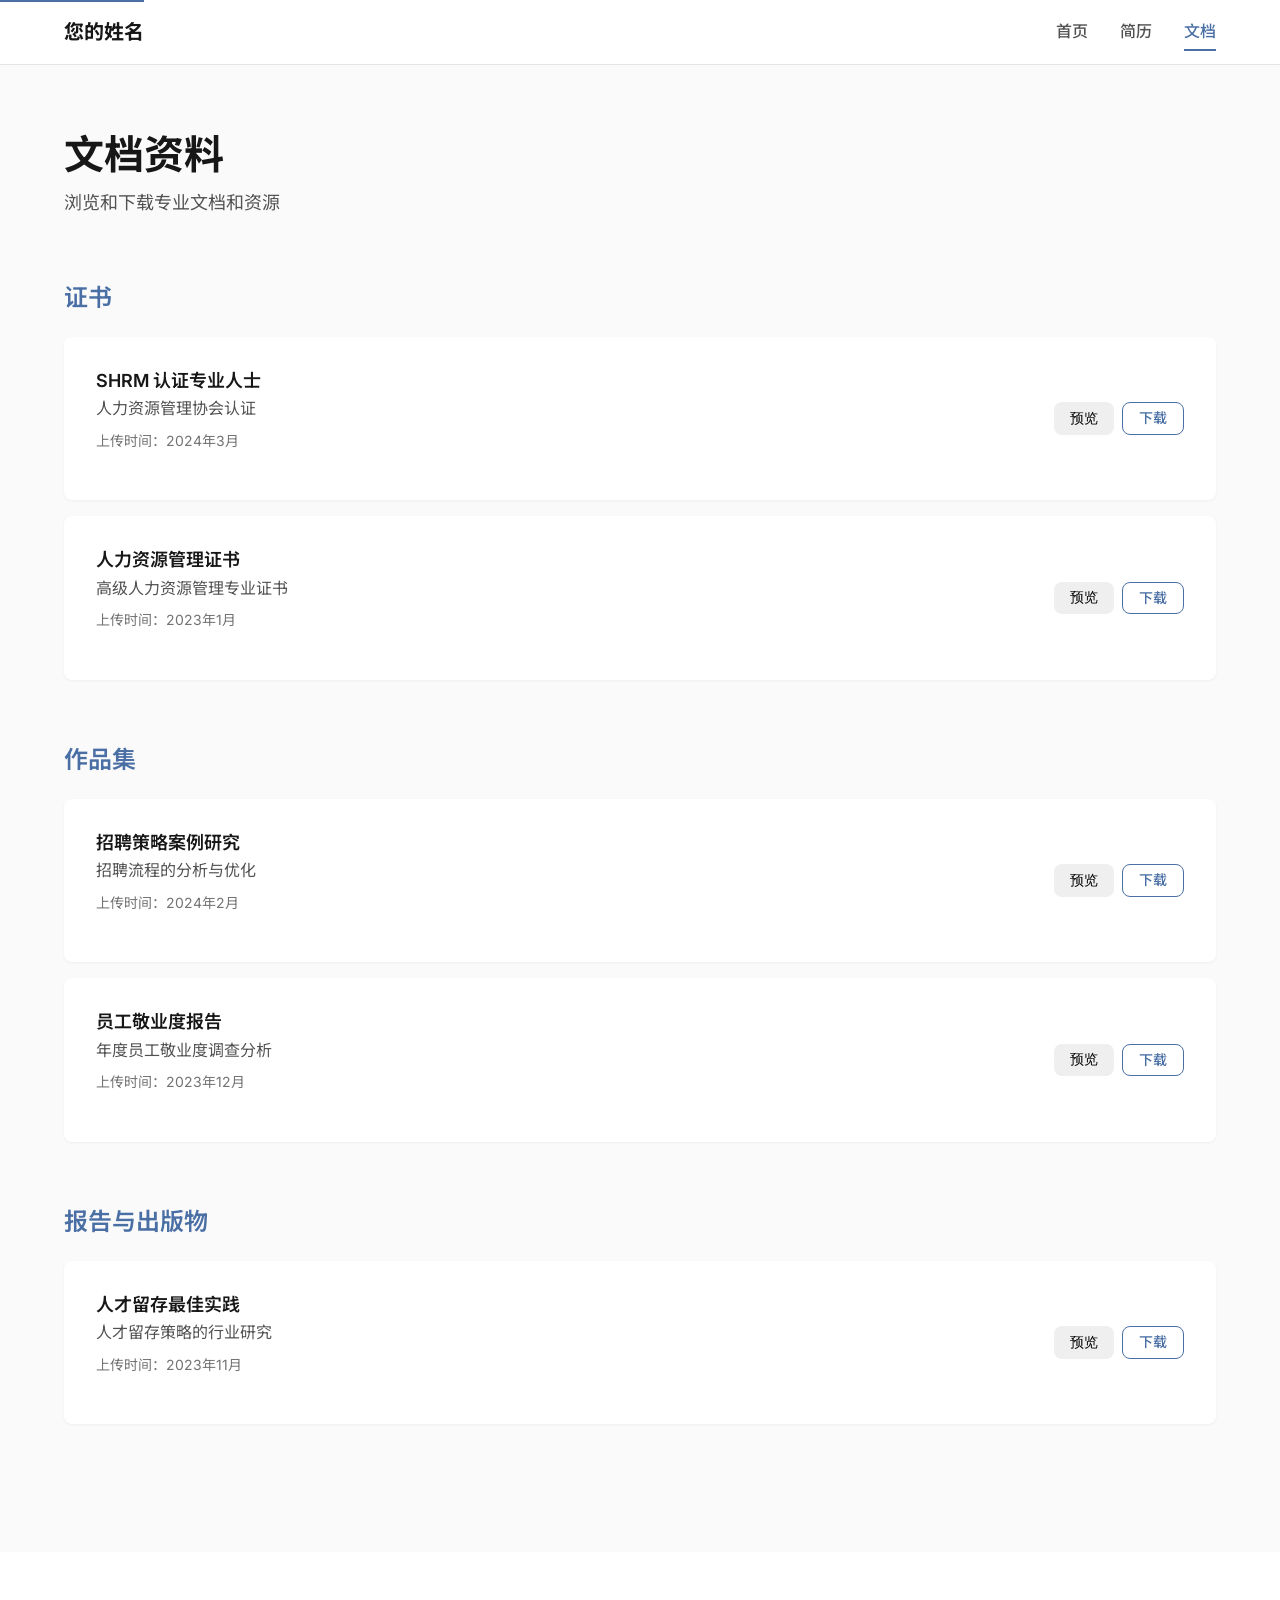
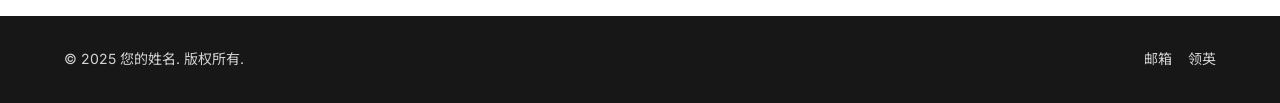
==== docs.html @ 75ed7c62 "Initial commit: HR professional portfolio website - Created 3 pages: index, resume, docs - Added res" ====
<!DOCTYPE html>
<html lang="zh-CN">
<head>
    <meta charset="UTF-8">
    <meta name="viewport" content="width=device-width, initial-scale=1.0">
    <meta name="description" content="文档库和资源，包括证书、作品集和专业出版物">
    <title>文档 - HR专业人士作品集</title>
    <link rel="preconnect" href="https://fonts.googleapis.com">
    <link rel="preconnect" href="https://fonts.gstatic.com" crossorigin>
    <link href="https://fonts.googleapis.com/css2?family=Inter:wght@400;500;600;700&family=Noto+Sans+SC:wght@400;500;600;700&display=swap" rel="stylesheet">
    <link rel="stylesheet" href="style.css">
</head>
<body>
    <!-- Skip Navigation Link for Accessibility -->
    <a href="#main-content" class="skip-link">跳转到主要内容</a>

    <!-- Navigation -->
    <nav class="nav" aria-label="主导航">
        <div class="nav__container">
            <a href="index.html" class="nav__logo">您的姓名</a>
            <ul class="nav__menu">
                <li class="nav__item"><a href="index.html" class="nav__link">首页</a></li>
                <li class="nav__item"><a href="resume.html" class="nav__link">简历</a></li>
                <li class="nav__item"><a href="docs.html" class="nav__link nav__link--active">文档</a></li>
            </ul>
        </div>
    </nav>

    <!-- Main Content -->
    <main class="docs" id="main-content">
        <div class="docs__container">
            <h1 class="docs__title">文档资料</h1>
            <p class="docs__subtitle">浏览和下载专业文档和资源</p>

            <!-- Certificates -->
            <section class="docs__category">
                <h2 class="docs__category-title">证书</h2>

                <article class="doc-card">
                    <div class="doc-card__content">
                        <h3 class="doc-card__title">SHRM 认证专业人士</h3>
                        <p class="doc-card__description">人力资源管理协会认证</p>
                        <p class="doc-card__date">上传时间：2024年3月</p>
                    </div>
                    <div class="doc-card__actions">
                        <button class="btn btn--small" data-preview="assets/docs/shrm_cp_certificate.pdf" aria-label="预览 SHRM 认证证书">预览</button>
                        <a href="assets/docs/shrm_cp_certificate.pdf" class="btn btn--small btn--outline" download>下载</a>
                    </div>
                </article>

                <article class="doc-card">
                    <div class="doc-card__content">
                        <h3 class="doc-card__title">人力资源管理证书</h3>
                        <p class="doc-card__description">高级人力资源管理专业证书</p>
                        <p class="doc-card__date">上传时间：2023年1月</p>
                    </div>
                    <div class="doc-card__actions">
                        <button class="btn btn--small" data-preview="assets/docs/hr_management_cert.pdf" aria-label="预览人力资源管理证书">预览</button>
                        <a href="assets/docs/hr_management_cert.pdf" class="btn btn--small btn--outline" download>下载</a>
                    </div>
                </article>
            </section>

            <!-- Portfolio -->
            <section class="docs__category">
                <h2 class="docs__category-title">作品集</h2>

                <article class="doc-card">
                    <div class="doc-card__content">
                        <h3 class="doc-card__title">招聘策略案例研究</h3>
                        <p class="doc-card__description">招聘流程的分析与优化</p>
                        <p class="doc-card__date">上传时间：2024年2月</p>
                    </div>
                    <div class="doc-card__actions">
                        <button class="btn btn--small" data-preview="assets/docs/recruitment_case_study.pdf" aria-label="预览招聘策略案例研究">预览</button>
                        <a href="assets/docs/recruitment_case_study.pdf" class="btn btn--small btn--outline" download>下载</a>
                    </div>
                </article>

                <article class="doc-card">
                    <div class="doc-card__content">
                        <h3 class="doc-card__title">员工敬业度报告</h3>
                        <p class="doc-card__description">年度员工敬业度调查分析</p>
                        <p class="doc-card__date">上传时间：2023年12月</p>
                    </div>
                    <div class="doc-card__actions">
                        <button class="btn btn--small" data-preview="assets/docs/engagement_report_2023.pdf" aria-label="预览员工敬业度报告 2023">预览</button>
                        <a href="assets/docs/engagement_report_2023.pdf" class="btn btn--small btn--outline" download>下载</a>
                    </div>
                </article>
            </section>

            <!-- Reports -->
            <section class="docs__category">
                <h2 class="docs__category-title">报告与出版物</h2>

                <article class="doc-card">
                    <div class="doc-card__content">
                        <h3 class="doc-card__title">人才留存最佳实践</h3>
                        <p class="doc-card__description">人才留存策略的行业研究</p>
                        <p class="doc-card__date">上传时间：2023年11月</p>
                    </div>
                    <div class="doc-card__actions">
                        <button class="btn btn--small" data-preview="assets/docs/talent_retention_practices.pdf" aria-label="预览人才留存最佳实践文档">预览</button>
                        <a href="assets/docs/talent_retention_practices.pdf" class="btn btn--small btn--outline" download>下载</a>
                    </div>
                </article>
            </section>
        </div>
    </main>

    <!-- Preview Modal -->
    <div class="modal" id="previewModal" role="dialog" aria-modal="true" aria-hidden="true">
        <div class="modal__overlay" data-close-modal></div>
        <div class="modal__content">
            <button class="modal__close" data-close-modal aria-label="关闭预览">
                <span aria-hidden="true">&times;</span>
            </button>
            <iframe class="modal__iframe" src="" title="文档预览"></iframe>
        </div>
    </div>

    <!-- Footer -->
    <footer class="footer">
        <div class="footer__container">
            <p class="footer__text">&copy; 2025 您的姓名. 版权所有.</p>
            <div class="footer__links">
                <a href="mailto:your.email@example.com" class="footer__link">邮箱</a>
                <a href="https://linkedin.com/in/yourprofile" target="_blank" rel="noopener" class="footer__link">领英</a>
            </div>
        </div>
    </footer>

    <script src="main.js"></script>
</body>
</html>
---- style.css ----
/* ============================================
   CSS Reset & Base Styles
   ============================================ */

*,
*::before,
*::after {
    box-sizing: border-box;
    margin: 0;
    padding: 0;
}

:root {
    /* Colors */
    --color-white: #ffffff;
    --color-black: #000000;
    --color-gray-50: #fafafa;
    --color-gray-100: #f5f5f5;
    --color-gray-200: #e5e5e5;
    --color-gray-300: #d4d4d4;
    --color-gray-400: #a3a3a3;
    --color-gray-500: #737373;
    --color-gray-600: #525252;
    --color-gray-700: #404040;
    --color-gray-800: #262626;
    --color-gray-900: #171717;

    /* Primary color - low saturation blue */
    --color-primary: #4a6fa5;
    --color-primary-dark: #3d5a87;
    --color-primary-light: #5a7fb5;

    /* Secondary color - low saturation green */
    --color-secondary: #6b9080;
    --color-secondary-dark: #567566;
    --color-secondary-light: #7da894;

    /* Spacing */
    --spacing-xs: 0.25rem;
    --spacing-sm: 0.5rem;
    --spacing-md: 1rem;
    --spacing-lg: 1.5rem;
    --spacing-xl: 2rem;
    --spacing-2xl: 3rem;
    --spacing-3xl: 4rem;

    /* Typography */
    --font-family: 'Inter', 'Noto Sans SC', -apple-system, BlinkMacSystemFont, sans-serif;
    --font-size-xs: 0.75rem;
    --font-size-sm: 0.875rem;
    --font-size-base: 1rem;
    --font-size-lg: 1.125rem;
    --font-size-xl: 1.25rem;
    --font-size-2xl: 1.5rem;
    --font-size-3xl: 2rem;
    --font-size-4xl: 2.5rem;

    /* Layout */
    --max-width: 1200px;
    --border-radius: 8px;
    --transition: 0.2s ease;

    /* Z-index layers */
    --z-nav: 100;
    --z-modal: 1000;
    --z-skip-link: 200;
}

html {
    scroll-behavior: smooth;
}

body {
    font-family: var(--font-family);
    font-size: var(--font-size-base);
    line-height: 1.6;
    color: var(--color-gray-800);
    background-color: var(--color-white);
    -webkit-font-smoothing: antialiased;
    -moz-osx-font-smoothing: grayscale;
}

/* ============================================
   Typography
   ============================================ */

h1, h2, h3, h4, h5, h6 {
    font-weight: 600;
    line-height: 1.3;
    color: var(--color-gray-900);
    margin-bottom: var(--spacing-md);
}

h1 { font-size: var(--font-size-4xl); }
h2 { font-size: var(--font-size-3xl); }
h3 { font-size: var(--font-size-2xl); }
h4 { font-size: var(--font-size-xl); }
h5 { font-size: var(--font-size-lg); }
h6 { font-size: var(--font-size-base); }

p {
    margin-bottom: var(--spacing-md);
}

a {
    color: var(--color-primary);
    text-decoration: none;
    transition: color var(--transition);
}

a:hover {
    color: var(--color-primary-dark);
}

/* ============================================
   Navigation
   ============================================ */

.nav {
    background-color: var(--color-white);
    border-bottom: 1px solid var(--color-gray-200);
    position: sticky;
    top: 0;
    z-index: var(--z-nav);
}

.nav__container {
    max-width: var(--max-width);
    margin: 0 auto;
    padding: 0 var(--spacing-lg);
    display: flex;
    justify-content: space-between;
    align-items: center;
    height: 64px;
}

.nav__logo {
    font-size: var(--font-size-xl);
    font-weight: 700;
    color: var(--color-gray-900);
}

.nav__menu {
    display: flex;
    list-style: none;
    gap: var(--spacing-xl);
}

.nav__item {
    display: inline-block;
}

.nav__link {
    font-size: var(--font-size-base);
    font-weight: 500;
    color: var(--color-gray-600);
    padding: var(--spacing-sm) 0;
    border-bottom: 2px solid transparent;
    transition: all var(--transition);
}

.nav__link:hover,
.nav__link--active {
    color: var(--color-primary);
    border-bottom-color: var(--color-primary);
}

/* ============================================
   Buttons
   ============================================ */

.btn {
    display: inline-flex;
    align-items: center;
    justify-content: center;
    padding: var(--spacing-sm) var(--spacing-lg);
    font-size: var(--font-size-base);
    font-weight: 500;
    border-radius: var(--border-radius);
    border: none;
    cursor: pointer;
    transition: all var(--transition);
    text-decoration: none;
}

.btn--primary {
    background-color: var(--color-primary);
    color: var(--color-white);
}

.btn--primary:hover {
    background-color: var(--color-primary-dark);
}

.btn--secondary {
    background-color: var(--color-secondary);
    color: var(--color-white);
}

.btn--secondary:hover {
    background-color: var(--color-secondary-dark);
}

.btn--outline {
    background-color: transparent;
    color: var(--color-primary);
    border: 1px solid var(--color-primary);
}

.btn--outline:hover {
    background-color: var(--color-primary);
    color: var(--color-white);
}

.btn--small {
    padding: var(--spacing-xs) var(--spacing-md);
    font-size: var(--font-size-sm);
}

/* ============================================
   Hero Section (Index)
   ============================================ */

.hero {
    min-height: calc(100vh - 64px);
    display: flex;
    align-items: center;
    background: linear-gradient(135deg, var(--color-gray-50) 0%, var(--color-white) 100%);
}

.hero__container {
    max-width: var(--max-width);
    margin: 0 auto;
    padding: var(--spacing-3xl) var(--spacing-lg);
}

.hero__content {
    margin-bottom: var(--spacing-3xl);
}

.hero__title {
    font-size: var(--font-size-4xl);
    font-weight: 700;
    color: var(--color-gray-900);
    margin-bottom: var(--spacing-sm);
}

.hero__subtitle {
    font-size: var(--font-size-xl);
    color: var(--color-primary);
    margin-bottom: var(--spacing-md);
}

.hero__description {
    font-size: var(--font-size-lg);
    color: var(--color-gray-600);
    max-width: 600px;
    margin-bottom: var(--spacing-xl);
}

.hero__actions {
    display: flex;
    gap: var(--spacing-md);
    flex-wrap: wrap;
}

.hero__contact {
    padding-top: var(--spacing-xl);
    border-top: 1px solid var(--color-gray-200);
}

.hero__contact-item {
    font-size: var(--font-size-base);
    color: var(--color-gray-600);
    margin-bottom: var(--spacing-sm);
}

.hero__contact-item a {
    color: var(--color-primary);
}

/* ============================================
   Resume Page
   ============================================ */

.resume {
    background-color: var(--color-gray-50);
    min-height: calc(100vh - 64px);
}

.resume__container {
    max-width: var(--max-width);
    margin: 0 auto;
    padding: var(--spacing-3xl) var(--spacing-lg);
}

.resume__header {
    display: flex;
    justify-content: space-between;
    align-items: center;
    margin-bottom: var(--spacing-3xl);
    flex-wrap: wrap;
    gap: var(--spacing-md);
}

.resume__title {
    font-size: var(--font-size-4xl);
    font-weight: 700;
}

.resume__section {
    margin-bottom: var(--spacing-3xl);
}

.resume__section-title {
    font-size: var(--font-size-2xl);
    font-weight: 600;
    color: var(--color-primary);
    margin-bottom: var(--spacing-xl);
    padding-bottom: var(--spacing-sm);
    border-bottom: 2px solid var(--color-gray-200);
}

.resume__item {
    background-color: var(--color-white);
    padding: var(--spacing-xl);
    border-radius: var(--border-radius);
    margin-bottom: var(--spacing-lg);
    box-shadow: 0 1px 3px rgba(0, 0, 0, 0.05);
}

.resume__item-header {
    display: flex;
    justify-content: space-between;
    align-items: flex-start;
    margin-bottom: var(--spacing-sm);
    flex-wrap: wrap;
    gap: var(--spacing-sm);
}

.resume__item-title {
    font-size: var(--font-size-xl);
    font-weight: 600;
    margin-bottom: 0;
}

.resume__item-date {
    font-size: var(--font-size-sm);
    color: var(--color-gray-500);
    font-weight: 500;
}

.resume__item-company {
    color: var(--color-gray-600);
    margin-bottom: var(--spacing-md);
}

.resume__item-list {
    list-style: none;
    padding-left: 0;
}

.resume__item-list li {
    position: relative;
    padding-left: var(--spacing-lg);
    margin-bottom: var(--spacing-sm);
    color: var(--color-gray-700);
}

.resume__item-list li::before {
    content: '•';
    position: absolute;
    left: 0;
    color: var(--color-primary);
    font-weight: bold;
}

/* ============================================
   Skills Tags
   ============================================ */

.skills {
    display: flex;
    flex-wrap: wrap;
    gap: var(--spacing-sm);
    list-style: none;
    padding-left: 0;
    margin: 0;
}

.skills__tag {
    display: inline-block;
    padding: var(--spacing-sm) var(--spacing-md);
    background-color: var(--color-primary);
    color: var(--color-white);
    border-radius: 20px;
    font-size: var(--font-size-sm);
    font-weight: 500;
}

/* ============================================
   Documents Page
   ============================================ */

.docs {
    background-color: var(--color-gray-50);
    min-height: calc(100vh - 64px);
}

.docs__container {
    max-width: var(--max-width);
    margin: 0 auto;
    padding: var(--spacing-3xl) var(--spacing-lg);
}

.docs__title {
    font-size: var(--font-size-4xl);
    font-weight: 700;
    margin-bottom: var(--spacing-sm);
}

.docs__subtitle {
    font-size: var(--font-size-lg);
    color: var(--color-gray-600);
    margin-bottom: var(--spacing-3xl);
}

.docs__category {
    margin-bottom: var(--spacing-3xl);
}

.docs__category-title {
    font-size: var(--font-size-2xl);
    font-weight: 600;
    color: var(--color-primary);
    margin-bottom: var(--spacing-lg);
}

/* ============================================
   Document Card
   ============================================ */

.doc-card {
    background-color: var(--color-white);
    border-radius: var(--border-radius);
    padding: var(--spacing-xl);
    margin-bottom: var(--spacing-md);
    box-shadow: 0 1px 3px rgba(0, 0, 0, 0.05);
    display: flex;
    justify-content: space-between;
    align-items: center;
    gap: var(--spacing-lg);
    flex-wrap: wrap;
}

.doc-card__content {
    flex: 1;
    min-width: 200px;
}

.doc-card__title {
    font-size: var(--font-size-lg);
    font-weight: 600;
    margin-bottom: var(--spacing-xs);
}

.doc-card__description {
    color: var(--color-gray-600);
    margin-bottom: var(--spacing-sm);
}

.doc-card__date {
    font-size: var(--font-size-sm);
    color: var(--color-gray-500);
}

.doc-card__actions {
    display: flex;
    gap: var(--spacing-sm);
}

/* ============================================
   Modal (Document Preview)
   ============================================ */

.modal {
    display: none;
    position: fixed;
    top: 0;
    left: 0;
    right: 0;
    bottom: 0;
    z-index: var(--z-modal);
}

.modal--active {
    display: flex;
    align-items: center;
    justify-content: center;
}

.modal__overlay {
    position: absolute;
    top: 0;
    left: 0;
    right: 0;
    bottom: 0;
    background-color: rgba(0, 0, 0, 0.5);
}

.modal__content {
    position: relative;
    width: 90%;
    max-width: 900px;
    height: 80vh;
    background-color: var(--color-white);
    border-radius: var(--border-radius);
    overflow: hidden;
}

.modal__close {
    position: absolute;
    top: var(--spacing-md);
    right: var(--spacing-md);
    z-index: 10;
    width: 40px;
    height: 40px;
    background-color: var(--color-white);
    border: 1px solid var(--color-gray-300);
    border-radius: 50%;
    font-size: var(--font-size-2xl);
    cursor: pointer;
    display: flex;
    align-items: center;
    justify-content: center;
    transition: all var(--transition);
}

.modal__close:hover {
    background-color: var(--color-gray-100);
}

.modal__iframe {
    width: 100%;
    height: 100%;
    border: none;
}

/* ============================================
   Responsive Design
   ============================================ */

@media (max-width: 768px) {
    :root {
        --font-size-4xl: 2rem;
        --font-size-3xl: 1.75rem;
        --font-size-2xl: 1.25rem;
    }

    .nav__container {
        height: auto;
        padding: var(--spacing-md) var(--spacing-md);
        flex-direction: column;
        gap: var(--spacing-md);
    }

    .nav__menu {
        width: 100%;
        justify-content: center;
        gap: var(--spacing-md);
    }

    .hero__container,
    .resume__container,
    .docs__container {
        padding: var(--spacing-xl) var(--spacing-md);
    }

    .hero__title {
        font-size: var(--font-size-3xl);
    }

    .hero__actions {
        flex-direction: column;
    }

    .btn {
        width: 100%;
    }

    .resume__header {
        flex-direction: column;
        align-items: flex-start;
    }

    .resume__item {
        padding: var(--spacing-md);
    }

    .resume__item-header {
        flex-direction: column;
    }

    .doc-card {
        flex-direction: column;
        align-items: flex-start;
    }

    .doc-card__actions {
        width: 100%;
        justify-content: stretch;
    }

    .doc-card__actions .btn {
        flex: 1;
    }

    .modal__content {
        width: 95%;
        height: 90vh;
    }
}

@media (max-width: 480px) {
    .nav__menu {
        gap: var(--spacing-sm);
    }

    .nav__link {
        font-size: var(--font-size-sm);
    }

    .skills__tag {
        font-size: var(--font-size-xs);
        padding: var(--spacing-xs) var(--spacing-sm);
    }
}

/* ============================================
   Accessibility
   ============================================ */

@media (prefers-reduced-motion: reduce) {
    *,
    *::before,
    *::after {
        animation-duration: 0.01ms !important;
        animation-iteration-count: 1 !important;
        transition-duration: 0.01ms !important;
    }
}

:focus-visible {
    outline: 2px solid var(--color-primary);
    outline-offset: 2px;
}

/* Skip link for accessibility */
.skip-link {
    position: absolute;
    top: -40px;
    left: 0;
    background: var(--color-primary);
    color: var(--color-white);
    padding: var(--spacing-sm) var(--spacing-md);
    text-decoration: none;
    z-index: var(--z-skip-link);
}

.skip-link:focus {
    top: 0;
}

/* ============================================
   Footer
   ============================================ */

.footer {
    background-color: var(--color-gray-900);
    color: var(--color-gray-300);
    padding: var(--spacing-xl) 0;
    margin-top: var(--spacing-3xl);
}

.footer__container {
    max-width: var(--max-width);
    margin: 0 auto;
    padding: 0 var(--spacing-lg);
    display: flex;
    justify-content: space-between;
    align-items: center;
    flex-wrap: wrap;
    gap: var(--spacing-md);
}

.footer__text {
    margin: 0;
    font-size: var(--font-size-sm);
}

.footer__links {
    display: flex;
    gap: var(--spacing-md);
}

.footer__link {
    color: var(--color-gray-300);
    font-size: var(--font-size-sm);
    transition: color var(--transition);
}

.footer__link:hover {
    color: var(--color-white);
}

/* ============================================
   Print Styles
   ============================================ */

@media print {
    .nav,
    .footer,
    .btn,
    .hero__actions,
    .resume__header .btn,
    .doc-card__actions,
    .modal {
        display: none !important;
    }

    body {
        background-color: var(--color-white);
        color: var(--color-black);
    }

    .hero {
        background: none;
        min-height: auto;
    }

    .hero__container {
        padding: var(--spacing-md);
    }

    .resume__container,
    .docs__container {
        padding: var(--spacing-md);
    }

    .resume__item,
    .doc-card {
        box-shadow: none;
        border: 1px solid var(--color-gray-300);
        page-break-inside: avoid;
    }

    .resume__section {
        page-break-before: avoid;
    }

    a {
        color: var(--color-black);
        text-decoration: underline;
    }

    a[href]:after {
        content: " (" attr(href) ")";
        font-size: var(--font-size-xs);
    }

    a[href^="#"]:after,
    a[href^="mailto:"]:after,
    a[href^="javascript:"]:after {
        content: "";
    }
}

/* ============================================
   Footer Responsive Design
   ============================================ */

@media (max-width: 768px) {
    .footer__container {
        flex-direction: column;
        text-align: center;
    }
}
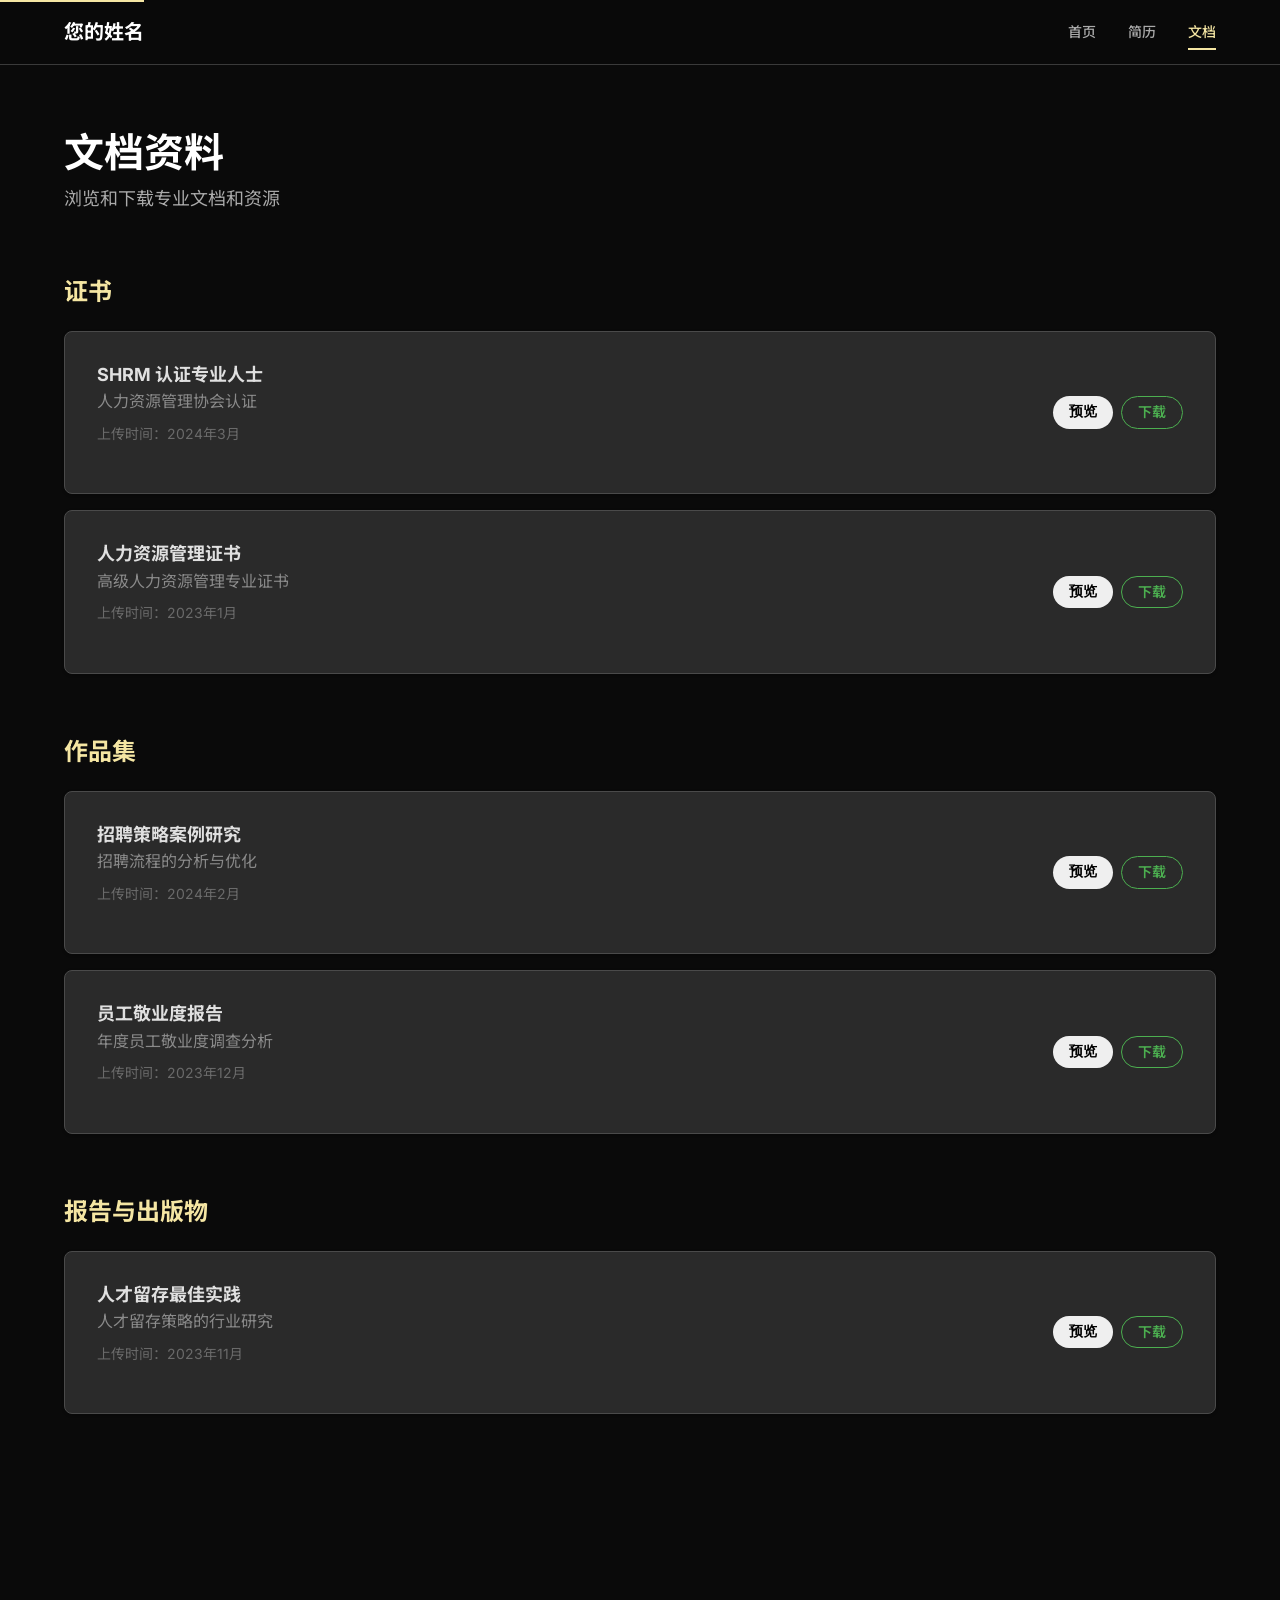
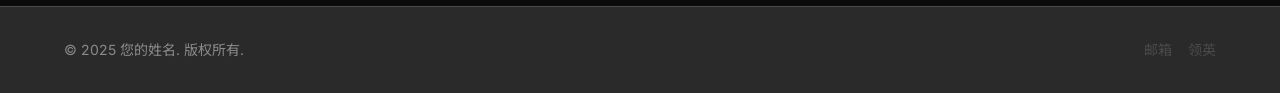
==== commit e3428aa0: "Redesign website with GSAP-inspired dark theme - Changed background to pure black (#0a0a0a) - Added " ====
--- a/docs.html
+++ b/docs.html
@@ -7,7 +7,7 @@
     <title>文档 - HR专业人士作品集</title>
     <link rel="preconnect" href="https://fonts.googleapis.com">
     <link rel="preconnect" href="https://fonts.gstatic.com" crossorigin>
-    <link href="https://fonts.googleapis.com/css2?family=Inter:wght@400;500;600;700&family=Noto+Sans+SC:wght@400;500;600;700&display=swap" rel="stylesheet">
+    <link href="https://fonts.googleapis.com/css2?family=Inter:wght@400;500;600;700;800;900&family=Noto+Sans+SC:wght@400;500;600;700;900&display=swap" rel="stylesheet">
     <link rel="stylesheet" href="style.css">
 </head>
 <body>
--- a/style.css
+++ b/style.css
@@ -11,29 +11,40 @@
 }
 
 :root {
-    /* Colors */
+    /* Colors - GSAP Dark Theme */
+    --color-black: #0a0a0a;
     --color-white: #ffffff;
-    --color-black: #000000;
-    --color-gray-50: #fafafa;
-    --color-gray-100: #f5f5f5;
-    --color-gray-200: #e5e5e5;
-    --color-gray-300: #d4d4d4;
-    --color-gray-400: #a3a3a3;
-    --color-gray-500: #737373;
-    --color-gray-600: #525252;
-    --color-gray-700: #404040;
-    --color-gray-800: #262626;
-    --color-gray-900: #171717;
-
-    /* Primary color - low saturation blue */
-    --color-primary: #4a6fa5;
-    --color-primary-dark: #3d5a87;
-    --color-primary-light: #5a7fb5;
-
-    /* Secondary color - low saturation green */
-    --color-secondary: #6b9080;
-    --color-secondary-dark: #567566;
-    --color-secondary-light: #7da894;
+    --color-cream: #F5E6A3;
+    --color-cream-light: #FFF3B0;
+
+    /* Accent colors */
+    --color-green: #4CAF50;
+    --color-purple: #9C27B0;
+    --color-orange: #FF9800;
+    --color-pink: #E91E63;
+    --color-blue: #2196F3;
+
+    /* Gray scale */
+    --color-gray-50: #1a1a1a;
+    --color-gray-100: #2a2a2a;
+    --color-gray-200: #3a3a3a;
+    --color-gray-300: #4a4a4a;
+    --color-gray-400: #6a6a6a;
+    --color-gray-500: #8a8a8a;
+    --color-gray-600: #aaaaaa;
+    --color-gray-700: #cccccc;
+    --color-gray-800: #e0e0e0;
+    --color-gray-900: #ffffff;
+
+    /* Primary color - Cream yellow */
+    --color-primary: #F5E6A3;
+    --color-primary-dark: #E6D585;
+    --color-primary-light: #FFF3B0;
+
+    /* Secondary color - Green for buttons */
+    --color-secondary: #4CAF50;
+    --color-secondary-dark: #45a049;
+    --color-secondary-light: #66bb6a;
 
     /* Spacing */
     --spacing-xs: 0.25rem;
@@ -54,6 +65,9 @@
     --font-size-2xl: 1.5rem;
     --font-size-3xl: 2rem;
     --font-size-4xl: 2.5rem;
+    --font-size-5xl: 4rem;
+    --font-size-6xl: 5rem;
+    --font-size-7xl: 6rem;
 
     /* Layout */
     --max-width: 1200px;
@@ -74,8 +88,8 @@
     font-family: var(--font-family);
     font-size: var(--font-size-base);
     line-height: 1.6;
-    color: var(--color-gray-800);
-    background-color: var(--color-white);
+    color: var(--color-gray-700);
+    background-color: #0a0a0a;
     -webkit-font-smoothing: antialiased;
     -moz-osx-font-smoothing: grayscale;
 }
@@ -85,8 +99,8 @@
    ============================================ */
 
 h1, h2, h3, h4, h5, h6 {
-    font-weight: 600;
-    line-height: 1.3;
+    font-weight: 700;
+    line-height: 1.2;
     color: var(--color-gray-900);
     margin-bottom: var(--spacing-md);
 }
@@ -98,6 +112,17 @@
 h5 { font-size: var(--font-size-lg); }
 h6 { font-size: var(--font-size-base); }
 
+h1, h2 {
+    font-weight: 900;
+}
+
+h1 { font-size: var(--font-size-4xl); }
+h2 { font-size: var(--font-size-3xl); }
+h3 { font-size: var(--font-size-2xl); }
+h4 { font-size: var(--font-size-xl); }
+h5 { font-size: var(--font-size-lg); }
+h6 { font-size: var(--font-size-base); }
+
 p {
     margin-bottom: var(--spacing-md);
 }
@@ -109,7 +134,7 @@
 }
 
 a:hover {
-    color: var(--color-primary-dark);
+    color: var(--color-primary-light);
 }
 
 /* ============================================
@@ -117,7 +142,8 @@
    ============================================ */
 
 .nav {
-    background-color: var(--color-white);
+    background-color: rgba(10, 10, 10, 0.95);
+    backdrop-filter: blur(10px);
     border-bottom: 1px solid var(--color-gray-200);
     position: sticky;
     top: 0;
@@ -140,6 +166,10 @@
     color: var(--color-gray-900);
 }
 
+.nav__logo:hover {
+    color: var(--color-primary);
+}
+
 .nav__menu {
     display: flex;
     list-style: none;
@@ -151,7 +181,7 @@
 }
 
 .nav__link {
-    font-size: var(--font-size-base);
+    font-size: var(--font-size-sm);
     font-weight: 500;
     color: var(--color-gray-600);
     padding: var(--spacing-sm) 0;
@@ -161,7 +191,7 @@
 
 .nav__link:hover,
 .nav__link--active {
-    color: var(--color-primary);
+    color: var(--color-cream);
     border-bottom-color: var(--color-primary);
 }
 
@@ -175,40 +205,52 @@
     justify-content: center;
     padding: var(--spacing-sm) var(--spacing-lg);
     font-size: var(--font-size-base);
-    font-weight: 500;
-    border-radius: var(--border-radius);
+    font-weight: 600;
+    border-radius: 50px;
     border: none;
     cursor: pointer;
     transition: all var(--transition);
     text-decoration: none;
 }
 
+.btn--pill {
+    border-radius: 50px;
+    padding: var(--spacing-sm) var(--spacing-xl);
+}
+
 .btn--primary {
-    background-color: var(--color-primary);
-    color: var(--color-white);
-}
-
-.btn--primary:hover {
-    background-color: var(--color-primary-dark);
-}
-
-.btn--secondary {
     background-color: var(--color-secondary);
     color: var(--color-white);
+    border: 1px solid var(--color-secondary);
+    box-shadow: 0 2px 8px rgba(76, 175, 80, 0.3);
+}
+
+.btn--primary:hover {
+    background-color: var(--color-secondary-light);
+    border-color: var(--color-secondary-light);
+    box-shadow: 0 4px 12px rgba(76, 175, 80, 0.4);
+    transform: translateY(-1px);
+}
+
+.btn--secondary {
+    background-color: transparent;
+    color: var(--color-cream);
+    border: 1px solid var(--color-gray-400);
 }
 
 .btn--secondary:hover {
-    background-color: var(--color-secondary-dark);
+    background-color: var(--color-gray-100);
+    border-color: var(--color-cream);
 }
 
 .btn--outline {
     background-color: transparent;
-    color: var(--color-primary);
-    border: 1px solid var(--color-primary);
+    color: var(--color-secondary);
+    border: 1px solid var(--color-secondary);
 }
 
 .btn--outline:hover {
-    background-color: var(--color-primary);
+    background-color: var(--color-secondary);
     color: var(--color-white);
 }
 
@@ -225,13 +267,17 @@
     min-height: calc(100vh - 64px);
     display: flex;
     align-items: center;
-    background: linear-gradient(135deg, var(--color-gray-50) 0%, var(--color-white) 100%);
+    background-color: #0a0a0a;
+    position: relative;
+    overflow: hidden;
 }
 
 .hero__container {
     max-width: var(--max-width);
     margin: 0 auto;
     padding: var(--spacing-3xl) var(--spacing-lg);
+    position: relative;
+    z-index: 1;
 }
 
 .hero__content {
@@ -239,23 +285,28 @@
 }
 
 .hero__title {
-    font-size: var(--font-size-4xl);
-    font-weight: 700;
-    color: var(--color-gray-900);
-    margin-bottom: var(--spacing-sm);
+    font-size: clamp(3rem, 8vw, 6rem);
+    font-weight: 900;
+    color: var(--color-cream);
+    margin-bottom: var(--spacing-md);
+    line-height: 1.1;
+    letter-spacing: -0.02em;
+    position: relative;
 }
 
 .hero__subtitle {
-    font-size: var(--font-size-xl);
-    color: var(--color-primary);
-    margin-bottom: var(--spacing-md);
+    font-size: var(--font-size-2xl);
+    color: var(--color-gray-500);
+    margin-bottom: var(--spacing-lg);
+    font-weight: 500;
 }
 
 .hero__description {
     font-size: var(--font-size-lg);
-    color: var(--color-gray-600);
+    color: var(--color-gray-500);
     max-width: 600px;
-    margin-bottom: var(--spacing-xl);
+    margin-bottom: var(--spacing-2xl);
+    line-height: 1.7;
 }
 
 .hero__actions {
@@ -264,9 +315,73 @@
     flex-wrap: wrap;
 }
 
+/* Hero Decorative Elements */
+.hero__decoration {
+    position: absolute;
+    top: 0;
+    left: 0;
+    right: 0;
+    bottom: 0;
+    pointer-events: none;
+    z-index: 0;
+}
+
+.hero__star,
+.hero__lightning,
+.hero__circle {
+    position: absolute;
+    filter: drop-shadow(0 4px 8px rgba(0, 0, 0, 0.3));
+    animation: float 6s ease-in-out infinite;
+}
+
+.hero__star--1 {
+    top: 10%;
+    right: 15%;
+    width: 60px;
+    height: 60px;
+    animation-delay: 0s;
+}
+
+.hero__star--2 {
+    bottom: 20%;
+    left: 10%;
+    width: 40px;
+    height: 40px;
+    animation-delay: 2s;
+}
+
+.hero__lightning--1 {
+    top: 25%;
+    left: 12%;
+    width: 50px;
+    height: 50px;
+    animation-delay: 1s;
+}
+
+.hero__circle--1 {
+    bottom: 15%;
+    right: 10%;
+    width: 80px;
+    height: 80px;
+    animation-delay: 3s;
+}
+
+@keyframes float {
+    0%, 100% {
+        transform: translateY(0) rotate(0deg);
+    }
+    50% {
+        transform: translateY(-20px) rotate(5deg);
+    }
+}
+
+.hero__title-line {
+    display: inline-block;
+}
+
 .hero__contact {
     padding-top: var(--spacing-xl);
-    border-top: 1px solid var(--color-gray-200);
+    border-top: 1px solid var(--color-gray-300);
 }
 
 .hero__contact-item {
@@ -284,7 +399,7 @@
    ============================================ */
 
 .resume {
-    background-color: var(--color-gray-50);
+    background-color: #0a0a0a;
     min-height: calc(100vh - 64px);
 }
 
@@ -314,19 +429,20 @@
 
 .resume__section-title {
     font-size: var(--font-size-2xl);
-    font-weight: 600;
-    color: var(--color-primary);
+    font-weight: 700;
+    color: var(--color-cream);
     margin-bottom: var(--spacing-xl);
     padding-bottom: var(--spacing-sm);
-    border-bottom: 2px solid var(--color-gray-200);
+    border-bottom: 2px solid var(--color-gray-300);
 }
 
 .resume__item {
-    background-color: var(--color-white);
+    background-color: var(--color-gray-100);
     padding: var(--spacing-xl);
     border-radius: var(--border-radius);
     margin-bottom: var(--spacing-lg);
-    box-shadow: 0 1px 3px rgba(0, 0, 0, 0.05);
+    box-shadow: 0 1px 3px rgba(0, 0, 0, 0.3);
+    border: 1px solid var(--color-gray-300);
 }
 
 .resume__item-header {
@@ -351,7 +467,7 @@
 }
 
 .resume__item-company {
-    color: var(--color-gray-600);
+    color: var(--color-gray-500);
     margin-bottom: var(--spacing-md);
 }
 
@@ -364,7 +480,7 @@
     position: relative;
     padding-left: var(--spacing-lg);
     margin-bottom: var(--spacing-sm);
-    color: var(--color-gray-700);
+    color: var(--color-gray-600);
 }
 
 .resume__item-list li::before {
@@ -403,7 +519,7 @@
    ============================================ */
 
 .docs {
-    background-color: var(--color-gray-50);
+    background-color: #0a0a0a;
     min-height: calc(100vh - 64px);
 }
 
@@ -431,8 +547,8 @@
 
 .docs__category-title {
     font-size: var(--font-size-2xl);
-    font-weight: 600;
-    color: var(--color-primary);
+    font-weight: 700;
+    color: var(--color-cream);
     margin-bottom: var(--spacing-lg);
 }
 
@@ -441,16 +557,17 @@
    ============================================ */
 
 .doc-card {
-    background-color: var(--color-white);
+    background-color: var(--color-gray-100);
     border-radius: var(--border-radius);
     padding: var(--spacing-xl);
     margin-bottom: var(--spacing-md);
-    box-shadow: 0 1px 3px rgba(0, 0, 0, 0.05);
+    box-shadow: 0 1px 3px rgba(0, 0, 0, 0.3);
     display: flex;
     justify-content: space-between;
     align-items: center;
     gap: var(--spacing-lg);
     flex-wrap: wrap;
+    border: 1px solid var(--color-gray-300);
 }
 
 .doc-card__content {
@@ -460,18 +577,19 @@
 
 .doc-card__title {
     font-size: var(--font-size-lg);
-    font-weight: 600;
+    font-weight: 700;
     margin-bottom: var(--spacing-xs);
+    color: var(--color-gray-800);
 }
 
 .doc-card__description {
-    color: var(--color-gray-600);
+    color: var(--color-gray-500);
     margin-bottom: var(--spacing-sm);
 }
 
 .doc-card__date {
     font-size: var(--font-size-sm);
-    color: var(--color-gray-500);
+    color: var(--color-gray-400);
 }
 
 .doc-card__actions {
@@ -513,9 +631,10 @@
     width: 90%;
     max-width: 900px;
     height: 80vh;
-    background-color: var(--color-white);
+    background-color: var(--color-gray-100);
     border-radius: var(--border-radius);
     overflow: hidden;
+    border: 1px solid var(--color-gray-300);
 }
 
 .modal__close {
@@ -525,8 +644,8 @@
     z-index: 10;
     width: 40px;
     height: 40px;
-    background-color: var(--color-white);
-    border: 1px solid var(--color-gray-300);
+    background-color: var(--color-gray-200);
+    border: 1px solid var(--color-gray-400);
     border-radius: 50%;
     font-size: var(--font-size-2xl);
     cursor: pointer;
@@ -534,10 +653,11 @@
     align-items: center;
     justify-content: center;
     transition: all var(--transition);
+    color: var(--color-gray-800);
 }
 
 .modal__close:hover {
-    background-color: var(--color-gray-100);
+    background-color: var(--color-gray-300);
 }
 
 .modal__iframe {
@@ -676,10 +796,11 @@
    ============================================ */
 
 .footer {
-    background-color: var(--color-gray-900);
-    color: var(--color-gray-300);
+    background-color: var(--color-gray-100);
+    color: var(--color-gray-500);
     padding: var(--spacing-xl) 0;
     margin-top: var(--spacing-3xl);
+    border-top: 1px solid var(--color-gray-300);
 }
 
 .footer__container {
@@ -710,7 +831,7 @@
 }
 
 .footer__link:hover {
-    color: var(--color-white);
+    color: var(--color-primary);
 }
 
 /* ============================================
@@ -729,8 +850,14 @@
     }
 
     body {
-        background-color: var(--color-white);
-        color: var(--color-black);
+        background-color: #ffffff !important;
+        color: #000000 !important;
+    }
+
+    .hero,
+    .resume,
+    .docs {
+        background-color: #ffffff !important;
     }
 
     .hero {
@@ -750,8 +877,9 @@
     .resume__item,
     .doc-card {
         box-shadow: none;
-        border: 1px solid var(--color-gray-300);
+        border: 1px solid #cccccc !important;
         page-break-inside: avoid;
+        background-color: #ffffff !important;
     }
 
     .resume__section {
@@ -759,7 +887,7 @@
     }
 
     a {
-        color: var(--color-black);
+        color: #000000 !important;
         text-decoration: underline;
     }
 
@@ -773,6 +901,10 @@
     a[href^="javascript:"]:after {
         content: "";
     }
+
+    h1, h2, h3, h4, h5, h6 {
+        color: #000000 !important;
+    }
 }
 
 /* ============================================
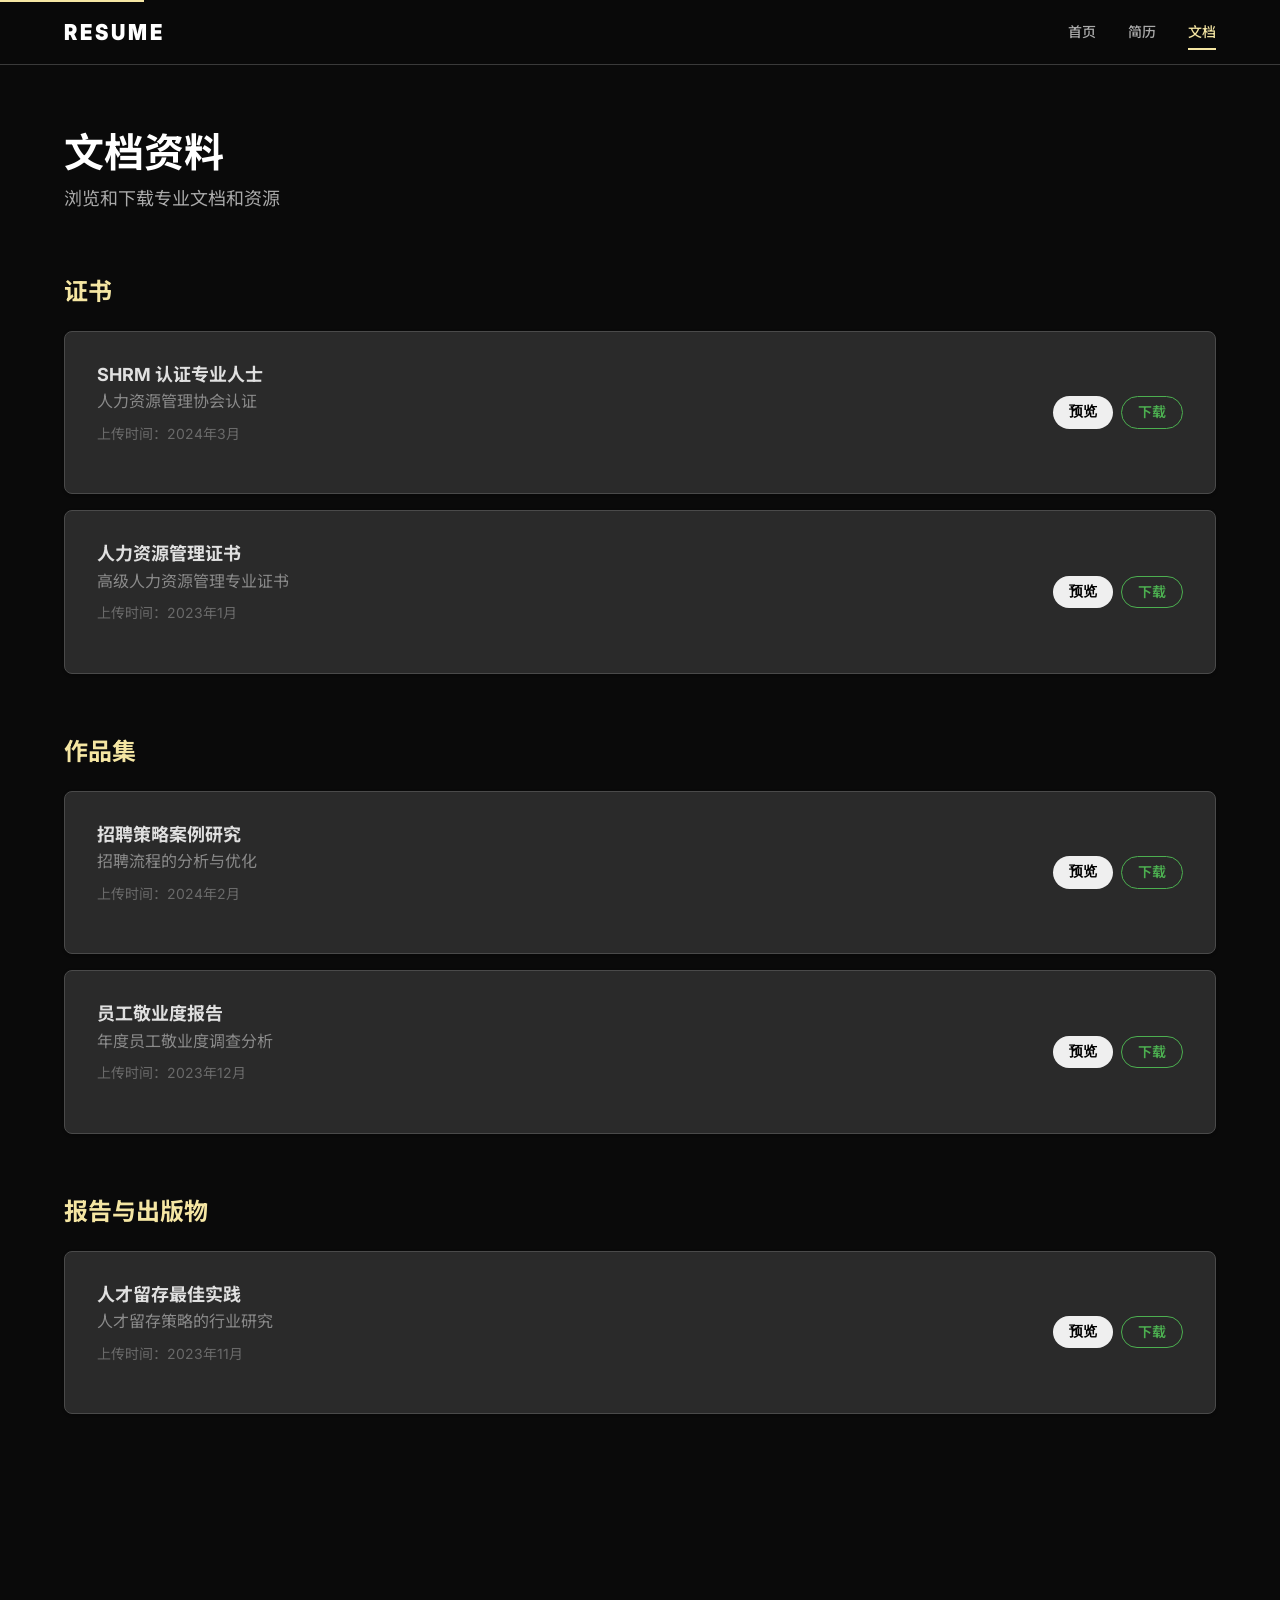
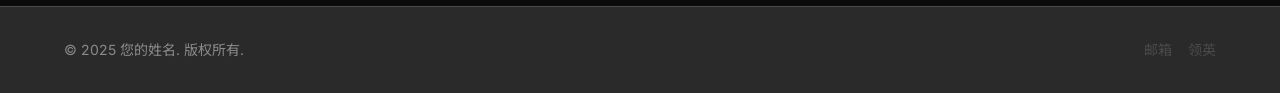
==== commit d4d1949f: "Update nav logo to 'Resume' with stretched typography - Changed navigation logo from Chinese to Engl" ====
--- a/docs.html
+++ b/docs.html
@@ -17,7 +17,7 @@
     <!-- Navigation -->
     <nav class="nav" aria-label="主导航">
         <div class="nav__container">
-            <a href="index.html" class="nav__logo">您的姓名</a>
+            <a href="index.html" class="nav__logo">Resume</a>
             <ul class="nav__menu">
                 <li class="nav__item"><a href="index.html" class="nav__link">首页</a></li>
                 <li class="nav__item"><a href="resume.html" class="nav__link">简历</a></li>
--- a/style.css
+++ b/style.css
@@ -162,8 +162,12 @@
 
 .nav__logo {
     font-size: var(--font-size-xl);
-    font-weight: 700;
+    font-weight: 900;
     color: var(--color-gray-900);
+    text-transform: uppercase;
+    letter-spacing: 0.15em;
+    transform: scaleY(1.1);
+    display: inline-block;
 }
 
 .nav__logo:hover {
